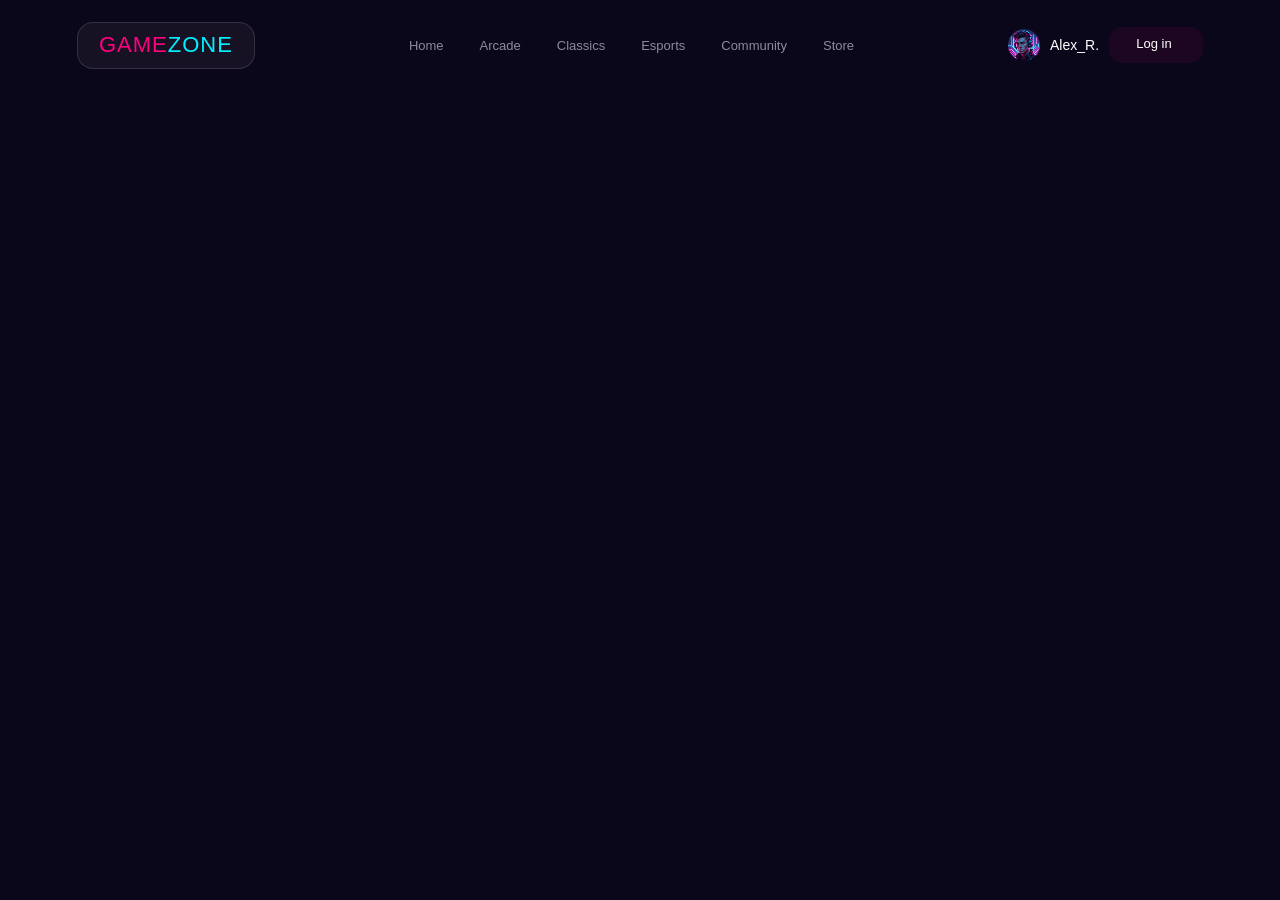
==== index.html @ 643b11f4 "Arcade page css" ====
<!DOCTYPE html>
<html lang="ru">

<head>
  <meta charset="UTF-8" />
  <meta name="viewport" content="width=device-width, initial-scale=1.0" />
  <link rel="icon" href="./assets/images/headerPic.png" type="headerPic/png">
  <title>Gamezone</title>
  <link rel="stylesheet" href="css/main.css" />
</head>

<body>

  <!-- Header copy required. -->

  <header class="header">
      <section class="nav-logo">
        <p class="nav-logo-text">GAME<span>ZONE</span></p>
      </section>
      <section class="nav-links">
        <ul class="nav-links-ul">
          <li>Home</li>
          <li>Arcade</li>
          <li>Classics</li>
          <li>Esports</li>
          <li>Community</li>
          <li>Store</li>
        </ul>
      </section>
      <section class="nav-user">
        <article class="nav-user-logo">
          <a href="#">
            <img src="assets/images/home page images/nav-user-logo.png" alt="">
          </a>
        </article>
          <p class="nav-username">Alex_R.</p>
        <article class="nav-user-button">
          <button class="nav-user-button-btn">Log in</button>
        </article>
      </section>
  </header>
  <!-- Header copy required. -->

  

  <!--Avag -->
  <main class="main">

  </main>
  <!-- Avag -->


  <!-- Footer copy required. -->
  <footer>

  </footer>

  <!-- Footer copy required. -->

</body>

</html>
---- css/main.css ----
@import url("base/variables.css");
@import url("base/global.css");

@import url("layout/header.css");
@import url("layout/footer.css");

@import url("components/button.css");
@import url("components/input.css");
@import url("components/card.css");

 @import url("pages/home.css"); 
@import url("pages/about.css"); 
@import url("pages/arcade.css");
 @import url("pages/contact.css"); 


@import url("base/media.css");
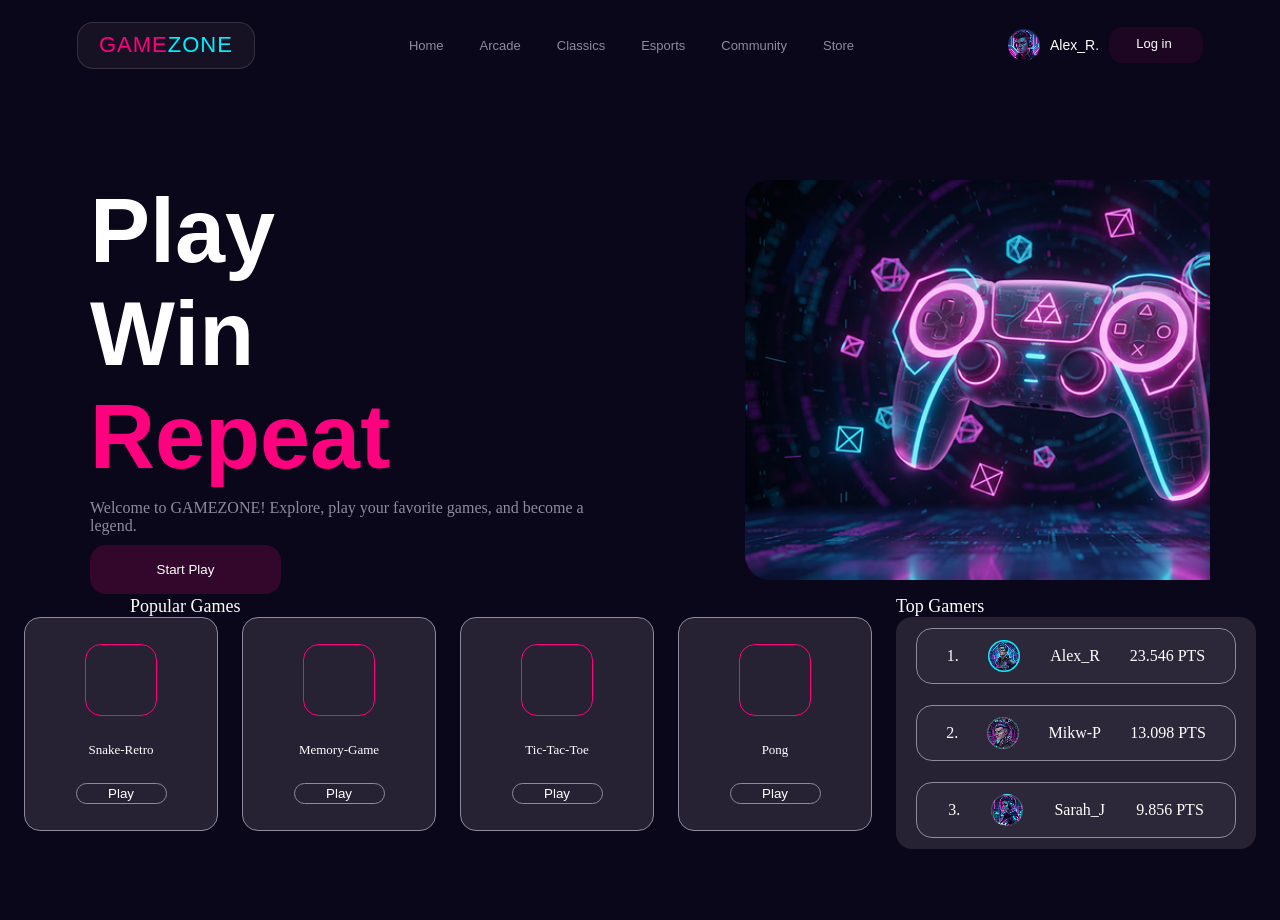
==== commit 1f559697: "Home" ====
--- a/index.html
+++ b/index.html
@@ -14,38 +14,121 @@
   <!-- Header copy required. -->
 
   <header class="header">
-      <section class="nav-logo">
-        <p class="nav-logo-text">GAME<span>ZONE</span></p>
-      </section>
-      <section class="nav-links">
-        <ul class="nav-links-ul">
-          <li>Home</li>
-          <li>Arcade</li>
-          <li>Classics</li>
-          <li>Esports</li>
-          <li>Community</li>
-          <li>Store</li>
-        </ul>
-      </section>
-      <section class="nav-user">
-        <article class="nav-user-logo">
-          <a href="#">
-            <img src="assets/images/home page images/nav-user-logo.png" alt="">
-          </a>
-        </article>
-          <p class="nav-username">Alex_R.</p>
-        <article class="nav-user-button">
-          <button class="nav-user-button-btn">Log in</button>
-        </article>
-      </section>
+    <section class="nav-logo">
+      <p class="nav-logo-text">GAME<span>ZONE</span></p>
+    </section>
+    <section class="nav-links">
+      <ul class="nav-links-ul">
+        <li><a href="index.html"> Home </a></li>
+        <li><a href="/pages/arcade.html">Arcade </a></li>
+        <li><a href="/pages/lider.html">Classics </a></li>
+        <li>Esports</li>
+        <li>Community</li>
+        <li>Store</li>
+      </ul>
+    </section>
+    <section class="nav-user">
+      <article class="nav-user-logo">
+        <a href="/pages/profile.html">
+          <img src="assets/images/home page images/nav-user-logo.png" alt="">
+        </a>
+      </article>
+      <p class="nav-username">Alex_R.</p>
+      <article class="nav-user-button">
+        <button class="nav-user-button-btn">Log in</button>
+      </article>
+    </section>
   </header>
   <!-- Header copy required. -->
 
-  
+
 
   <!--Avag -->
   <main class="main">
+    <section class="hero">
+      <article class="hero-info">
+        <h1 class="hero-info-heading">Play <br> Win <br> <span> Repeat </span></h1>
+        <p class="hero-info-paragraph">Welcome to GAMEZONE! Explore, play your favorite games, and become a legend.</p>
+        <button class="hero-info-button">Start Play</button>
+      </article>
+      <article class="hero-image"></article>
+    </section>
 
+
+    <section class="pop">
+      <article class="pop-games">
+        <p class="pop-games-heading">Popular Games</p>
+        <div class="pop-games-games">
+
+          <div class="pop-games-games-first box">
+
+            <div class="pop-games-games-first-logo box-logo"></div>
+
+            <p class="pop-games-games-first-heading">Snake-Retro</p>
+
+            <button class="pop-games-games-first-button box-button">Play</button>
+
+          </div>
+
+          <div class="pop-games-games-second box">
+
+            <div class="pop-games-games-second-logo box-logo"></div>
+
+            <p class="pop-games-games-second-heading">Memory-Game</p>
+
+            <button class="pop-games-games-second-button box-button">Play</button>
+
+          </div>
+
+          <div class="pop-games-games-thired box">
+
+            <div class="pop-games-games-thired-logo box-logo"></div>
+
+            <p class="pop-games-games-thired-heading">Tic-Tac-Toe</p>
+
+            <button class="pop-games-games-thired-button box-button">Play</button>
+
+          </div>
+
+          <div class="pop-games-games-four box">
+
+            <div class="pop-games-games-four-logo box-logo"></div>
+
+            <p class="pop-games-games-four-heading">Pong</p>
+
+            <button class="pop-games-games-four-button box-button">Play</button>
+
+          </div>
+        </div>
+      </article>
+      <article class="pop-gamers">
+        <p class="pop-gamers-heading">Top Gamers</p>
+        <div class="pop-gamers-board">
+          <div class="first-gamer">
+            <p class="position">1.</p>
+            <div class="leaders-image"></div>
+            <p class="leader-name">Alex_R</p>
+            <p class="points"> <span> 23.546 </span> PTS </p>
+          </div>
+          <div class="second-gamer">
+            <div class="first-gamer">
+            <p class="position">2.</p>
+            <div class="leaders-image mike-p"></div>
+            <p class="leader-name">Mikw-P</p>
+            <p class="points"> <span> 13.098</span> PTS </p>
+          </div>
+          </div>
+          <div class="thired-gamer">
+            <div class="first-gamer">
+            <p class="position">3.</p>
+            <div class="leaders-image sara"></div>
+            <p class="leader-name">Sarah_J</p>
+            <p class="points"> <span> 9.856 </span> PTS </p>
+          </div>
+          </div>
+        </div>
+      </article>
+    </section>
   </main>
   <!-- Avag -->
 
--- a/css/main.css
+++ b/css/main.css
@@ -8,10 +8,10 @@
 @import url("components/input.css");
 @import url("components/card.css");
 
- @import url("pages/home.css"); 
-@import url("pages/about.css"); 
+@import url("pages/home.css");
+@import url("pages/about.css");
 @import url("pages/arcade.css");
- @import url("pages/contact.css"); 
+@import url("pages/contact.css");
 
 
 @import url("base/media.css");
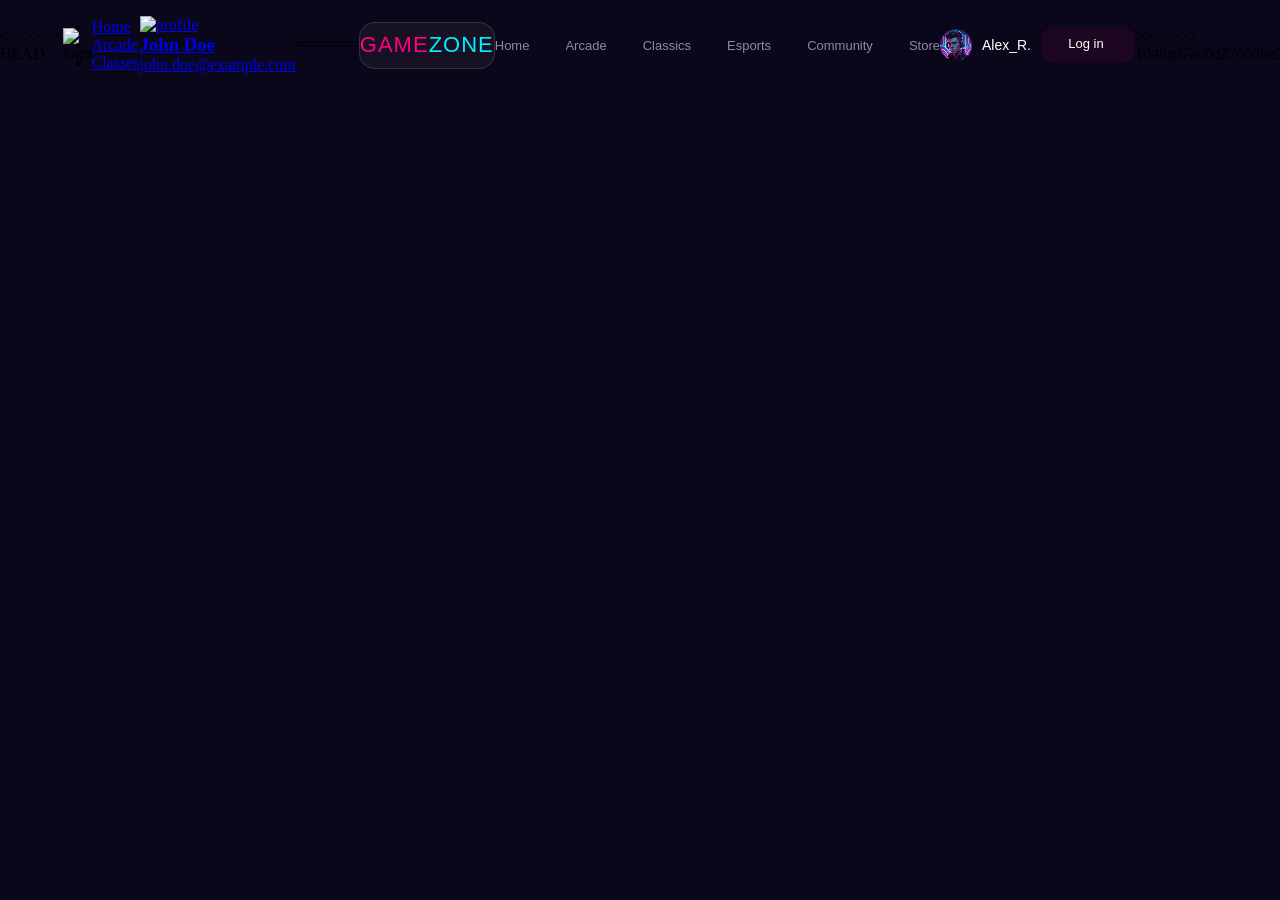
==== commit 2c79b5a2: "lider" ====
--- a/index.html
+++ b/index.html
@@ -14,121 +14,68 @@
   <!-- Header copy required. -->
 
   <header class="header">
-    <section class="nav-logo">
-      <p class="nav-logo-text">GAME<span>ZONE</span></p>
-    </section>
-    <section class="nav-links">
-      <ul class="nav-links-ul">
-        <li><a href="index.html"> Home </a></li>
-        <li><a href="/pages/arcade.html">Arcade </a></li>
-        <li><a href="/pages/lider.html">Classics </a></li>
-        <li>Esports</li>
-        <li>Community</li>
-        <li>Store</li>
+<<<<<<< HEAD
+    <div class="logo">
+      <img src="img/logo.png" alt="logo" />
+    </div>
+    <nav class="nav">
+
+      <ul class="nav-list">
+        <li class="nav-item">
+          <a href="#" class="nav-link">Home</a>
+        </li>
+        <li class="nav-item">
+          <a href="./pages/arcade.html" class="nav-link">Arcade</a>
+        </li>
+        <li class="nav-item">
+          <a href="#" class="nav-link">Classes</a>
+        </li>
       </ul>
-    </section>
-    <section class="nav-user">
-      <article class="nav-user-logo">
-        <a href="/pages/profile.html">
-          <img src="assets/images/home page images/nav-user-logo.png" alt="">
-        </a>
-      </article>
-      <p class="nav-username">Alex_R.</p>
-      <article class="nav-user-button">
-        <button class="nav-user-button-btn">Log in</button>
-      </article>
-    </section>
+    </nav>
+    <div class="profile">
+      <a href="./pages/profile.html">
+
+        <img src="img/profile.png" alt="profile" />
+        <div class="profile-info">
+          <h3 class="profile-name">John Doe</h3>
+          <p class="profile-email">john.doe@example.com</p>
+        </div>
+    </div>
+    </a>
+=======
+      <section class="nav-logo">
+        <p class="nav-logo-text">GAME<span>ZONE</span></p>
+      </section>
+      <section class="nav-links">
+        <ul class="nav-links-ul">
+          <li>Home</li>
+          <li>Arcade</li>
+          <li>Classics</li>
+          <li>Esports</li>
+          <li>Community</li>
+          <li>Store</li>
+        </ul>
+      </section>
+      <section class="nav-user">
+        <article class="nav-user-logo">
+          <a href="#">
+            <img src="assets/images/home page images/nav-user-logo.png" alt="">
+          </a>
+        </article>
+          <p class="nav-username">Alex_R.</p>
+        <article class="nav-user-button">
+          <button class="nav-user-button-btn">Log in</button>
+        </article>
+      </section>
+>>>>>>> 1048a97ac0d276689e204a8bd1292f9aab68c7b5
   </header>
   <!-- Header copy required. -->
 
-
+  
 
   <!--Avag -->
   <main class="main">
-    <section class="hero">
-      <article class="hero-info">
-        <h1 class="hero-info-heading">Play <br> Win <br> <span> Repeat </span></h1>
-        <p class="hero-info-paragraph">Welcome to GAMEZONE! Explore, play your favorite games, and become a legend.</p>
-        <button class="hero-info-button">Start Play</button>
-      </article>
-      <article class="hero-image"></article>
-    </section>
 
-
-    <section class="pop">
-      <article class="pop-games">
-        <p class="pop-games-heading">Popular Games</p>
-        <div class="pop-games-games">
-
-          <div class="pop-games-games-first box">
-
-            <div class="pop-games-games-first-logo box-logo"></div>
-
-            <p class="pop-games-games-first-heading">Snake-Retro</p>
-
-            <button class="pop-games-games-first-button box-button">Play</button>
-
-          </div>
-
-          <div class="pop-games-games-second box">
-
-            <div class="pop-games-games-second-logo box-logo"></div>
-
-            <p class="pop-games-games-second-heading">Memory-Game</p>
-
-            <button class="pop-games-games-second-button box-button">Play</button>
-
-          </div>
-
-          <div class="pop-games-games-thired box">
-
-            <div class="pop-games-games-thired-logo box-logo"></div>
-
-            <p class="pop-games-games-thired-heading">Tic-Tac-Toe</p>
-
-            <button class="pop-games-games-thired-button box-button">Play</button>
-
-          </div>
-
-          <div class="pop-games-games-four box">
-
-            <div class="pop-games-games-four-logo box-logo"></div>
-
-            <p class="pop-games-games-four-heading">Pong</p>
-
-            <button class="pop-games-games-four-button box-button">Play</button>
-
-          </div>
-        </div>
-      </article>
-      <article class="pop-gamers">
-        <p class="pop-gamers-heading">Top Gamers</p>
-        <div class="pop-gamers-board">
-          <div class="first-gamer">
-            <p class="position">1.</p>
-            <div class="leaders-image"></div>
-            <p class="leader-name">Alex_R</p>
-            <p class="points"> <span> 23.546 </span> PTS </p>
-          </div>
-          <div class="second-gamer">
-            <div class="first-gamer">
-            <p class="position">2.</p>
-            <div class="leaders-image mike-p"></div>
-            <p class="leader-name">Mikw-P</p>
-            <p class="points"> <span> 13.098</span> PTS </p>
-          </div>
-          </div>
-          <div class="thired-gamer">
-            <div class="first-gamer">
-            <p class="position">3.</p>
-            <div class="leaders-image sara"></div>
-            <p class="leader-name">Sarah_J</p>
-            <p class="points"> <span> 9.856 </span> PTS </p>
-          </div>
-          </div>
-        </div>
-      </article>
-    </section>
   </main>
   <!-- Avag -->
 
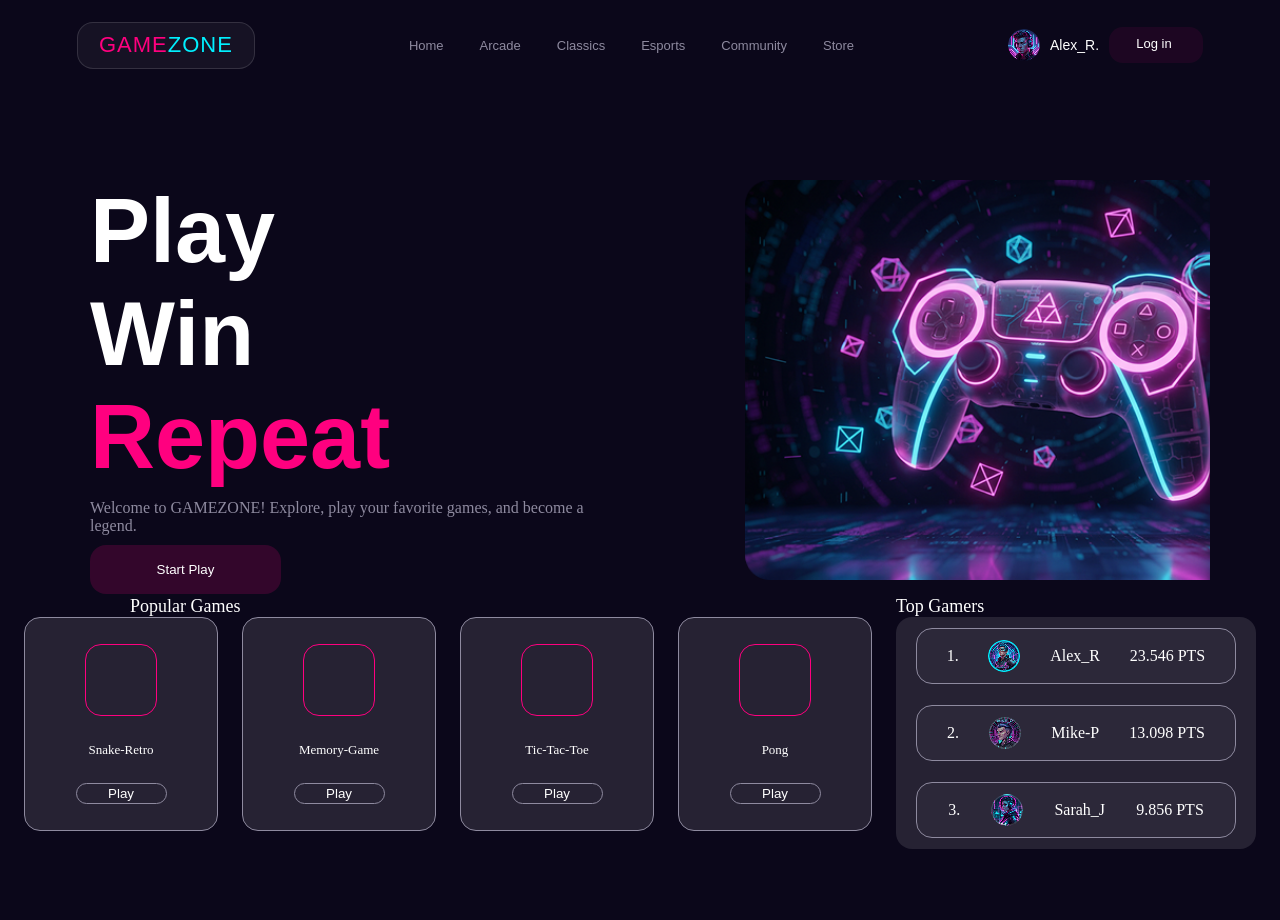
==== commit a4f0d3c1: "big fix" ====
--- a/index.html
+++ b/index.html
@@ -4,7 +4,7 @@
 <head>
   <meta charset="UTF-8" />
   <meta name="viewport" content="width=device-width, initial-scale=1.0" />
-  <link rel="icon" href="./assets/images/headerPic.png" type="headerPic/png">
+  <link rel="icon" href="./assets/images/headerPic.png" type="image/png">
   <title>Gamezone</title>
   <link rel="stylesheet" href="css/main.css" />
 </head>
@@ -14,68 +14,121 @@
   <!-- Header copy required. -->
 
   <header class="header">
-<<<<<<< HEAD
-    <div class="logo">
-      <img src="img/logo.png" alt="logo" />
-    </div>
-    <nav class="nav">
-
-      <ul class="nav-list">
-        <li class="nav-item">
-          <a href="#" class="nav-link">Home</a>
-        </li>
-        <li class="nav-item">
-          <a href="./pages/arcade.html" class="nav-link">Arcade</a>
-        </li>
-        <li class="nav-item">
-          <a href="#" class="nav-link">Classes</a>
-        </li>
+    <section class="nav-logo">
+      <p class="nav-logo-text">GAME<span>ZONE</span></p>
+    </section>
+    <section class="nav-links">
+      <ul class="nav-links-ul">
+        <li><a href="index.html"> Home </a></li>
+        <li><a href="pages/arcade.html">Arcade </a></li>
+        <li><a href="pages/lider.html">Classics </a></li>
+        <li>Esports</li>
+        <li>Community</li>
+        <li>Store</li>
       </ul>
-    </nav>
-    <div class="profile">
-      <a href="./pages/profile.html">
-
-        <img src="img/profile.png" alt="profile" />
-        <div class="profile-info">
-          <h3 class="profile-name">John Doe</h3>
-          <p class="profile-email">john.doe@example.com</p>
-        </div>
-    </div>
-    </a>
-=======
-      <section class="nav-logo">
-        <p class="nav-logo-text">GAME<span>ZONE</span></p>
-      </section>
-      <section class="nav-links">
-        <ul class="nav-links-ul">
-          <li>Home</li>
-          <li>Arcade</li>
-          <li>Classics</li>
-          <li>Esports</li>
-          <li>Community</li>
-          <li>Store</li>
-        </ul>
-      </section>
-      <section class="nav-user">
-        <article class="nav-user-logo">
-          <a href="#">
-            <img src="assets/images/home page images/nav-user-logo.png" alt="">
-          </a>
-        </article>
-          <p class="nav-username">Alex_R.</p>
-        <article class="nav-user-button">
-          <button class="nav-user-button-btn">Log in</button>
-        </article>
-      </section>
->>>>>>> 1048a97ac0d276689e204a8bd1292f9aab68c7b5
+    </section>
+    <section class="nav-user">
+      <article class="nav-user-logo">
+        <a href="pages/profile.html">
+          <img src="assets/images/home page images/nav-user-logo.png" alt="User avatar">
+        </a>
+      </article>
+      <p class="nav-username">Alex_R.</p>
+      <article class="nav-user-button">
+        <button class="nav-user-button-btn">Log in</button>
+      </article>
+    </section>
   </header>
   <!-- Header copy required. -->
 
-  
+
 
   <!--Avag -->
   <main class="main">
+    <section class="hero">
+      <article class="hero-info">
+        <h1 class="hero-info-heading">Play <br> Win <br> <span> Repeat </span></h1>
+        <p class="hero-info-paragraph">Welcome to GAMEZONE! Explore, play your favorite games, and become a legend.</p>
+        <button class="hero-info-button">Start Play</button>
+      </article>
+      <article class="hero-image"></article>
+    </section>
 
+
+    <section class="pop">
+      <article class="pop-games">
+        <p class="pop-games-heading">Popular Games</p>
+        <div class="pop-games-games">
+
+          <div class="pop-games-games-first box">
+
+            <div class="pop-games-games-first-logo box-logo"></div>
+
+            <p class="pop-games-games-first-heading">Snake-Retro</p>
+
+            <button class="pop-games-games-first-button box-button">Play</button>
+
+          </div>
+
+          <div class="pop-games-games-second box">
+
+            <div class="pop-games-games-second-logo box-logo"></div>
+
+            <p class="pop-games-games-second-heading">Memory-Game</p>
+
+            <button class="pop-games-games-second-button box-button">Play</button>
+
+          </div>
+
+          <div class="pop-games-games-thired box">
+
+            <div class="pop-games-games-thired-logo box-logo"></div>
+
+            <p class="pop-games-games-thired-heading">Tic-Tac-Toe</p>
+
+            <button class="pop-games-games-thired-button box-button">Play</button>
+
+          </div>
+
+          <div class="pop-games-games-four box">
+
+            <div class="pop-games-games-four-logo box-logo"></div>
+
+            <p class="pop-games-games-four-heading">Pong</p>
+
+            <button class="pop-games-games-four-button box-button">Play</button>
+
+          </div>
+        </div>
+      </article>
+      <article class="pop-gamers">
+        <p class="pop-gamers-heading">Top Gamers</p>
+        <div class="pop-gamers-board">
+          <div class="first-gamer">
+            <p class="position">1.</p>
+            <div class="leaders-image"></div>
+            <p class="leader-name">Alex_R</p>
+            <p class="points"> <span> 23.546 </span> PTS </p>
+          </div>
+          <div class="second-gamer">
+            <div class="first-gamer">
+            <p class="position">2.</p>
+            <div class="leaders-image mike-p"></div>
+            <p class="leader-name">Mike-P</p>
+            <p class="points"> <span> 13.098</span> PTS </p>
+          </div>
+          </div>
+          <div class="thired-gamer">
+            <div class="first-gamer">
+            <p class="position">3.</p>
+            <div class="leaders-image sara"></div>
+            <p class="leader-name">Sarah_J</p>
+            <p class="points"> <span> 9.856 </span> PTS </p>
+          </div>
+          </div>
+        </div>
+      </article>
+    </section>
   </main>
   <!-- Avag -->
 
--- a/css/main.css
+++ b/css/main.css
@@ -1,3 +1,5 @@
+@import url("../assets/fonts/fonts.css");
+
 @import url("base/variables.css");
 @import url("base/global.css");
 
@@ -12,6 +14,7 @@
 @import url("pages/about.css");
 @import url("pages/arcade.css");
 @import url("pages/contact.css");
+@import url("pages/esports.css");
+@import url("pages/profile.css");
 
-
-@import url("base/media.css");
+@import url("base/media.css");
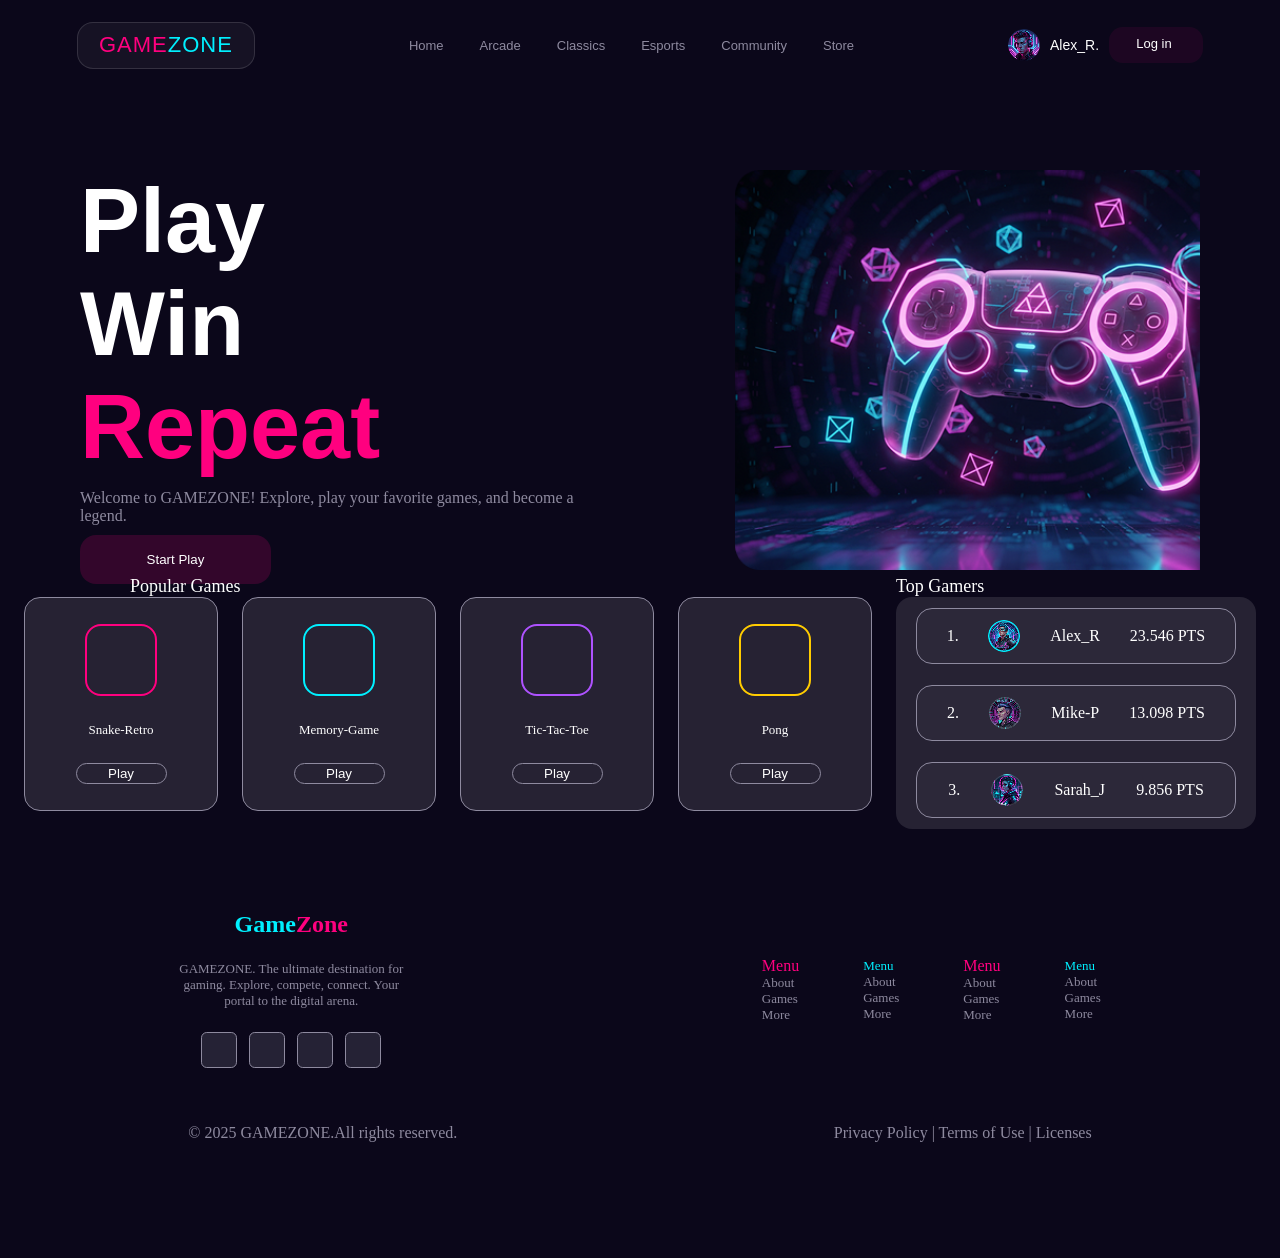
==== commit 330b610a: "Add footer" ====
--- a/index.html
+++ b/index.html
@@ -112,19 +112,19 @@
           </div>
           <div class="second-gamer">
             <div class="first-gamer">
-            <p class="position">2.</p>
-            <div class="leaders-image mike-p"></div>
-            <p class="leader-name">Mike-P</p>
-            <p class="points"> <span> 13.098</span> PTS </p>
-          </div>
+              <p class="position">2.</p>
+              <div class="leaders-image mike-p"></div>
+              <p class="leader-name">Mike-P</p>
+              <p class="points"> <span> 13.098</span> PTS </p>
+            </div>
           </div>
           <div class="thired-gamer">
             <div class="first-gamer">
-            <p class="position">3.</p>
-            <div class="leaders-image sara"></div>
-            <p class="leader-name">Sarah_J</p>
-            <p class="points"> <span> 9.856 </span> PTS </p>
-          </div>
+              <p class="position">3.</p>
+              <div class="leaders-image sara"></div>
+              <p class="leader-name">Sarah_J</p>
+              <p class="points"> <span> 9.856 </span> PTS </p>
+            </div>
           </div>
         </div>
       </article>
@@ -134,8 +134,60 @@
 
 
   <!-- Footer copy required. -->
-  <footer>
-
+  <footer class="footer">
+    <section class="footer-top">
+      <article class="footer-top-left">
+        <h1 class="footer-logo">Game<span>Zone </span></h1>
+        <p class="footer-paragraph">
+          GAMEZONE. The ultimate destination for <br> gaming. Explore, compete, connect. Your <br>
+          portal to the digital arena.
+        </p>
+        <div class="footer-social">
+          <div class="footer-box"></div>
+          <div class="footer-box"></div>
+          <div class="footer-box"></div>
+          <div class="footer-box"></div>
+        </div>
+      </article>
+      <article class="footer-top-right">
+        <div class="pink-footer-part box1 boxik">
+          <ul class="footer-ul">
+            <li class="main-li">Menu</li>
+            <li>About</li>
+            <li>Games</li>
+            <li>More</li>
+          </ul>
+        </div>
+        <div class="blue-footer-part box2 boxik">
+          <ul class="footer-ul">
+            <li class="main-li-blue">Menu</li>
+            <li>About</li>
+            <li>Games</li>
+            <li>More</li>
+          </ul>
+        </div>
+        <div class=" pink-footer-part box3 boxik">
+          <ul class="footer-ul">
+            <li class="main-li">Menu</li>
+            <li>About</li>
+            <li>Games</li>
+            <li>More</li>
+          </ul>
+        </div>
+        <div class="blue-footer-part box4 boxik">
+          <ul class="footer-ul">
+            <li class="main-li-blue">Menu</li>
+            <li>About</li>
+            <li>Games</li>
+            <li>More</li>
+          </ul>
+        </div>
+      </article>
+    </section>
+    <section class="footer-bottom">
+      <p>© 2025 GAMEZONE.All rights reserved.</p>
+      <p>Privacy Policy | Terms of Use | Licenses</p>
+    </section>
   </footer>
 
   <!-- Footer copy required. -->
--- a/css/main.css
+++ b/css/main.css
@@ -14,7 +14,7 @@
 @import url("pages/about.css");
 @import url("pages/arcade.css");
 @import url("pages/contact.css");
-@import url("pages/esports.css");
+@import url("pages/lider.css");
 @import url("pages/profile.css");
 
 @import url("base/media.css");
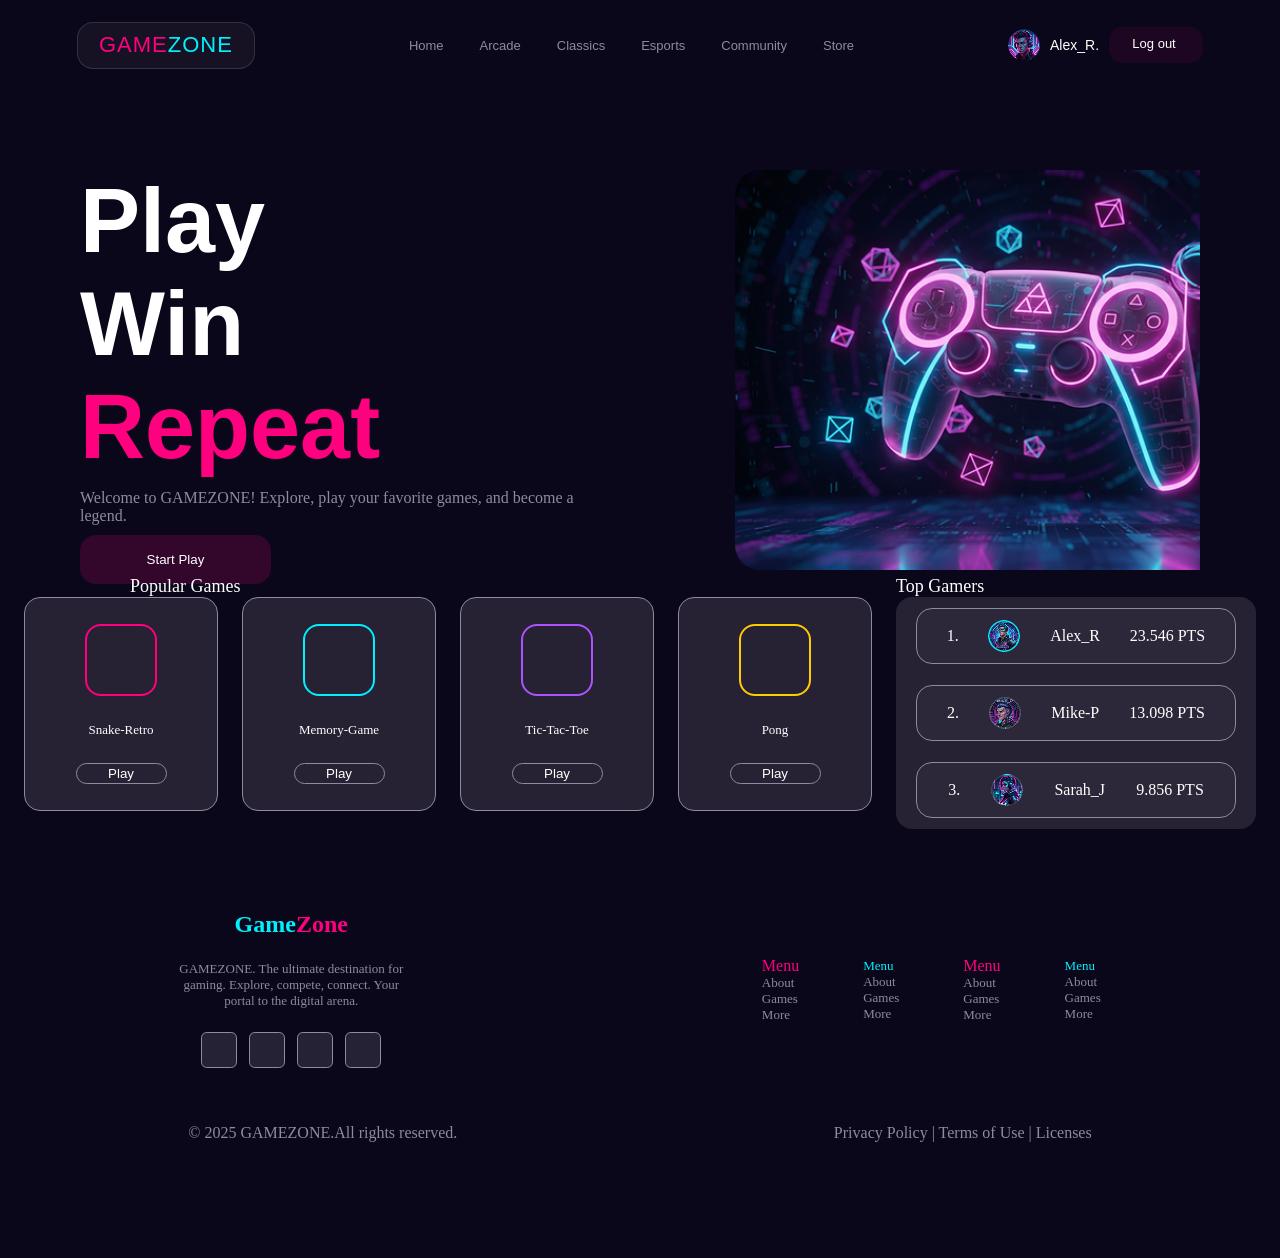
==== commit 4a659581: "fix header" ====
--- a/index.html
+++ b/index.html
@@ -35,7 +35,7 @@
       </article>
       <p class="nav-username">Alex_R.</p>
       <article class="nav-user-button">
-        <button class="nav-user-button-btn">Log in</button>
+        <button class="nav-user-button-btn">Log out</button>
       </article>
     </section>
   </header>
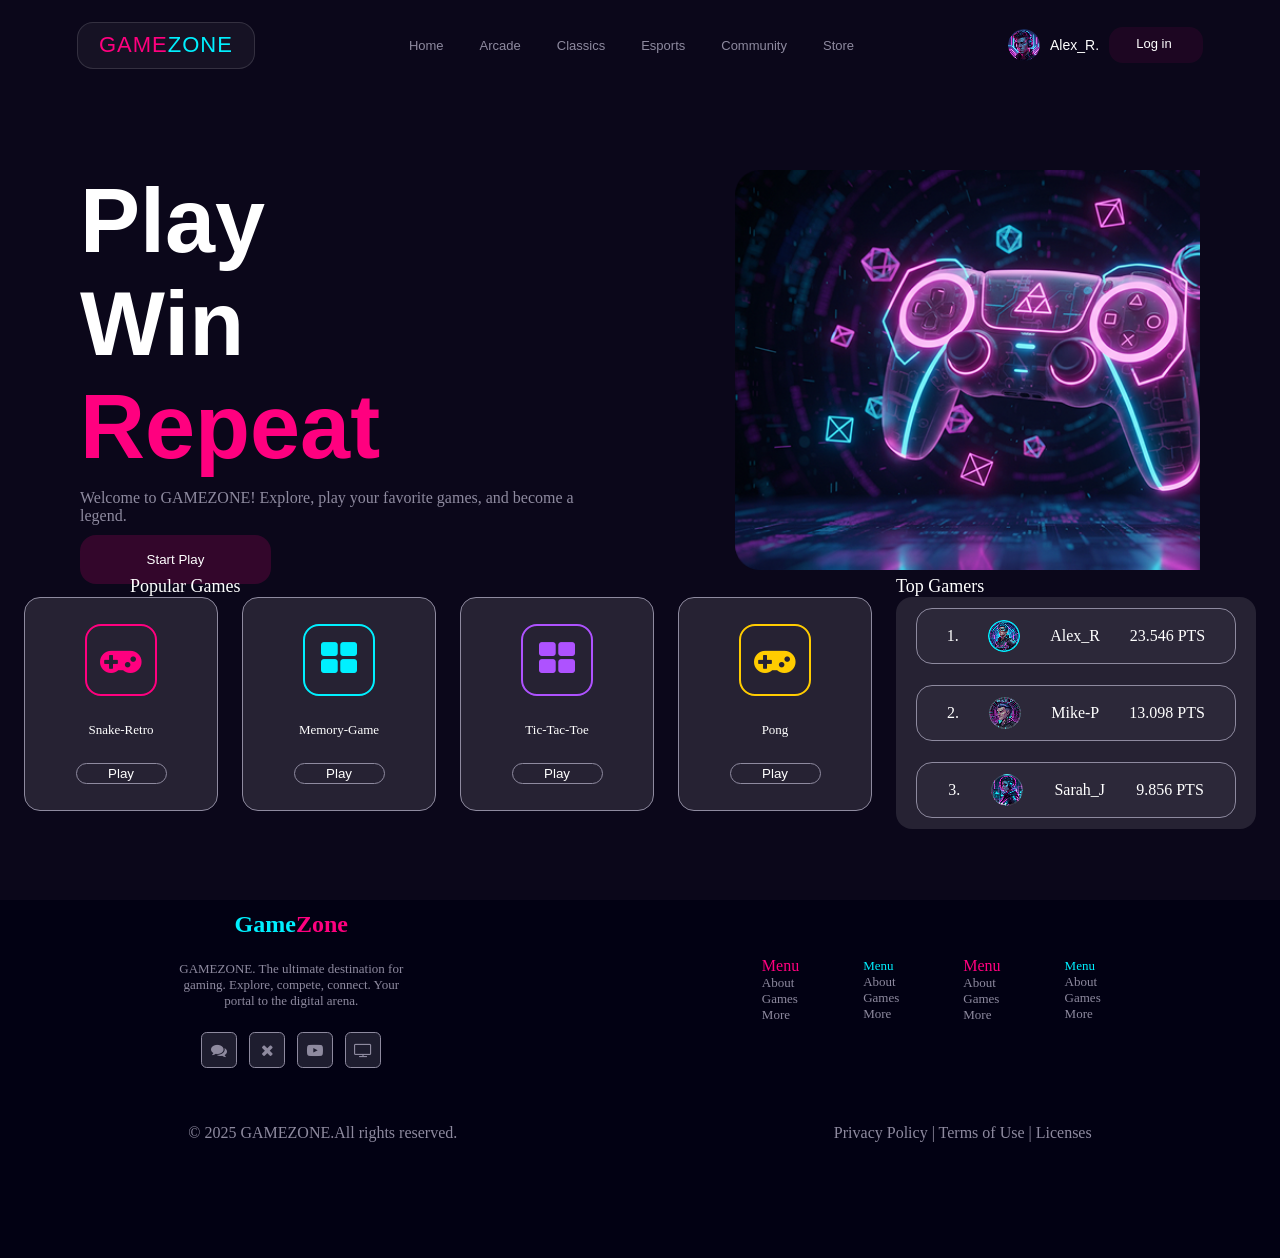
==== commit 954fc23b: "logos" ====
--- a/index.html
+++ b/index.html
@@ -7,6 +7,9 @@
   <link rel="icon" href="./assets/images/headerPic.png" type="image/png">
   <title>Gamezone</title>
   <link rel="stylesheet" href="css/main.css" />
+   <link
+        rel="stylesheet"
+        href="https://cdnjs.cloudflare.com/ajax/libs/font-awesome/4.7.0/css/font-awesome.min.css">
 </head>
 
 <body>
@@ -35,7 +38,7 @@
       </article>
       <p class="nav-username">Alex_R.</p>
       <article class="nav-user-button">
-        <button class="nav-user-button-btn">Log out</button>
+        <button class="nav-user-button-btn">Log in</button>
       </article>
     </section>
   </header>
@@ -62,7 +65,7 @@
 
           <div class="pop-games-games-first box">
 
-            <div class="pop-games-games-first-logo box-logo"></div>
+            <div class="pop-games-games-first-logo box-logo"><i class="fa fa-gamepad fa-3x" aria-hidden="true"></i></div>
 
             <p class="pop-games-games-first-heading">Snake-Retro</p>
 
@@ -72,7 +75,7 @@
 
           <div class="pop-games-games-second box">
 
-            <div class="pop-games-games-second-logo box-logo"></div>
+            <div class="pop-games-games-second-logo box-logo"><i class="fa fa-th-large fa-3x" aria-hidden="true"></i></div>
 
             <p class="pop-games-games-second-heading">Memory-Game</p>
 
@@ -82,7 +85,7 @@
 
           <div class="pop-games-games-thired box">
 
-            <div class="pop-games-games-thired-logo box-logo"></div>
+            <div class="pop-games-games-thired-logo box-logo"><i class="fa fa-th-large fa-3x" aria-hidden="true">   </i></div>
 
             <p class="pop-games-games-thired-heading">Tic-Tac-Toe</p>
 
@@ -92,7 +95,7 @@
 
           <div class="pop-games-games-four box">
 
-            <div class="pop-games-games-four-logo box-logo"></div>
+            <div class="pop-games-games-four-logo box-logo"><i class="fa fa-gamepad fa-3x" aria-hidden="true"></i></div>
 
             <p class="pop-games-games-four-heading">Pong</p>
 
@@ -143,10 +146,18 @@
           portal to the digital arena.
         </p>
         <div class="footer-social">
-          <div class="footer-box"></div>
-          <div class="footer-box"></div>
-          <div class="footer-box"></div>
-          <div class="footer-box"></div>
+          <div class="footer-box first">
+            <i class="fa fa-comments " aria-hidden="true"></i>
+          </div>
+          <div class="footer-box second">
+            <i class="fa fa-times" aria-hidden="true"></i>
+          </div>
+          <div class="footer-box thired">
+            <i class="fa fa-youtube-play" aria-hidden="true"></i>
+          </div>
+          <div class="footer-box four">
+            <i class="fa fa-television" aria-hidden="true"></i>
+          </div>
         </div>
       </article>
       <article class="footer-top-right">
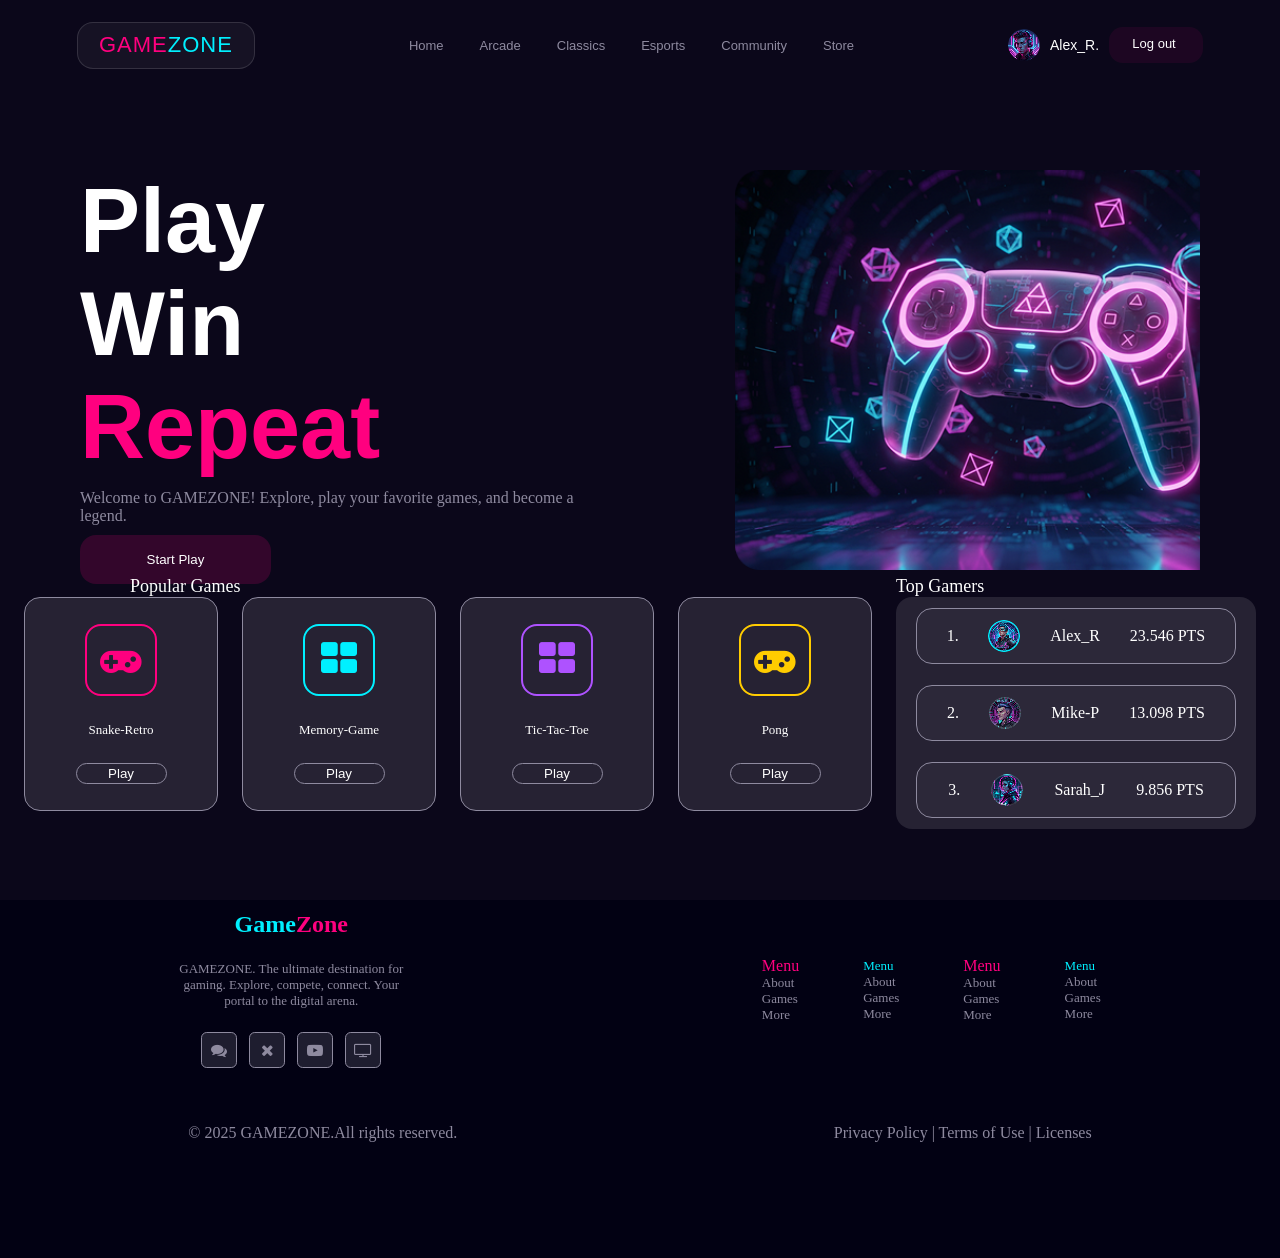
==== commit 937b5b03: "Merge remote-tracking branch 'origin/feature/home'" ====
--- a/index.html
+++ b/index.html
@@ -38,7 +38,7 @@
       </article>
       <p class="nav-username">Alex_R.</p>
       <article class="nav-user-button">
-        <button class="nav-user-button-btn">Log in</button>
+        <button class="nav-user-button-btn">Log out</button>
       </article>
     </section>
   </header>
